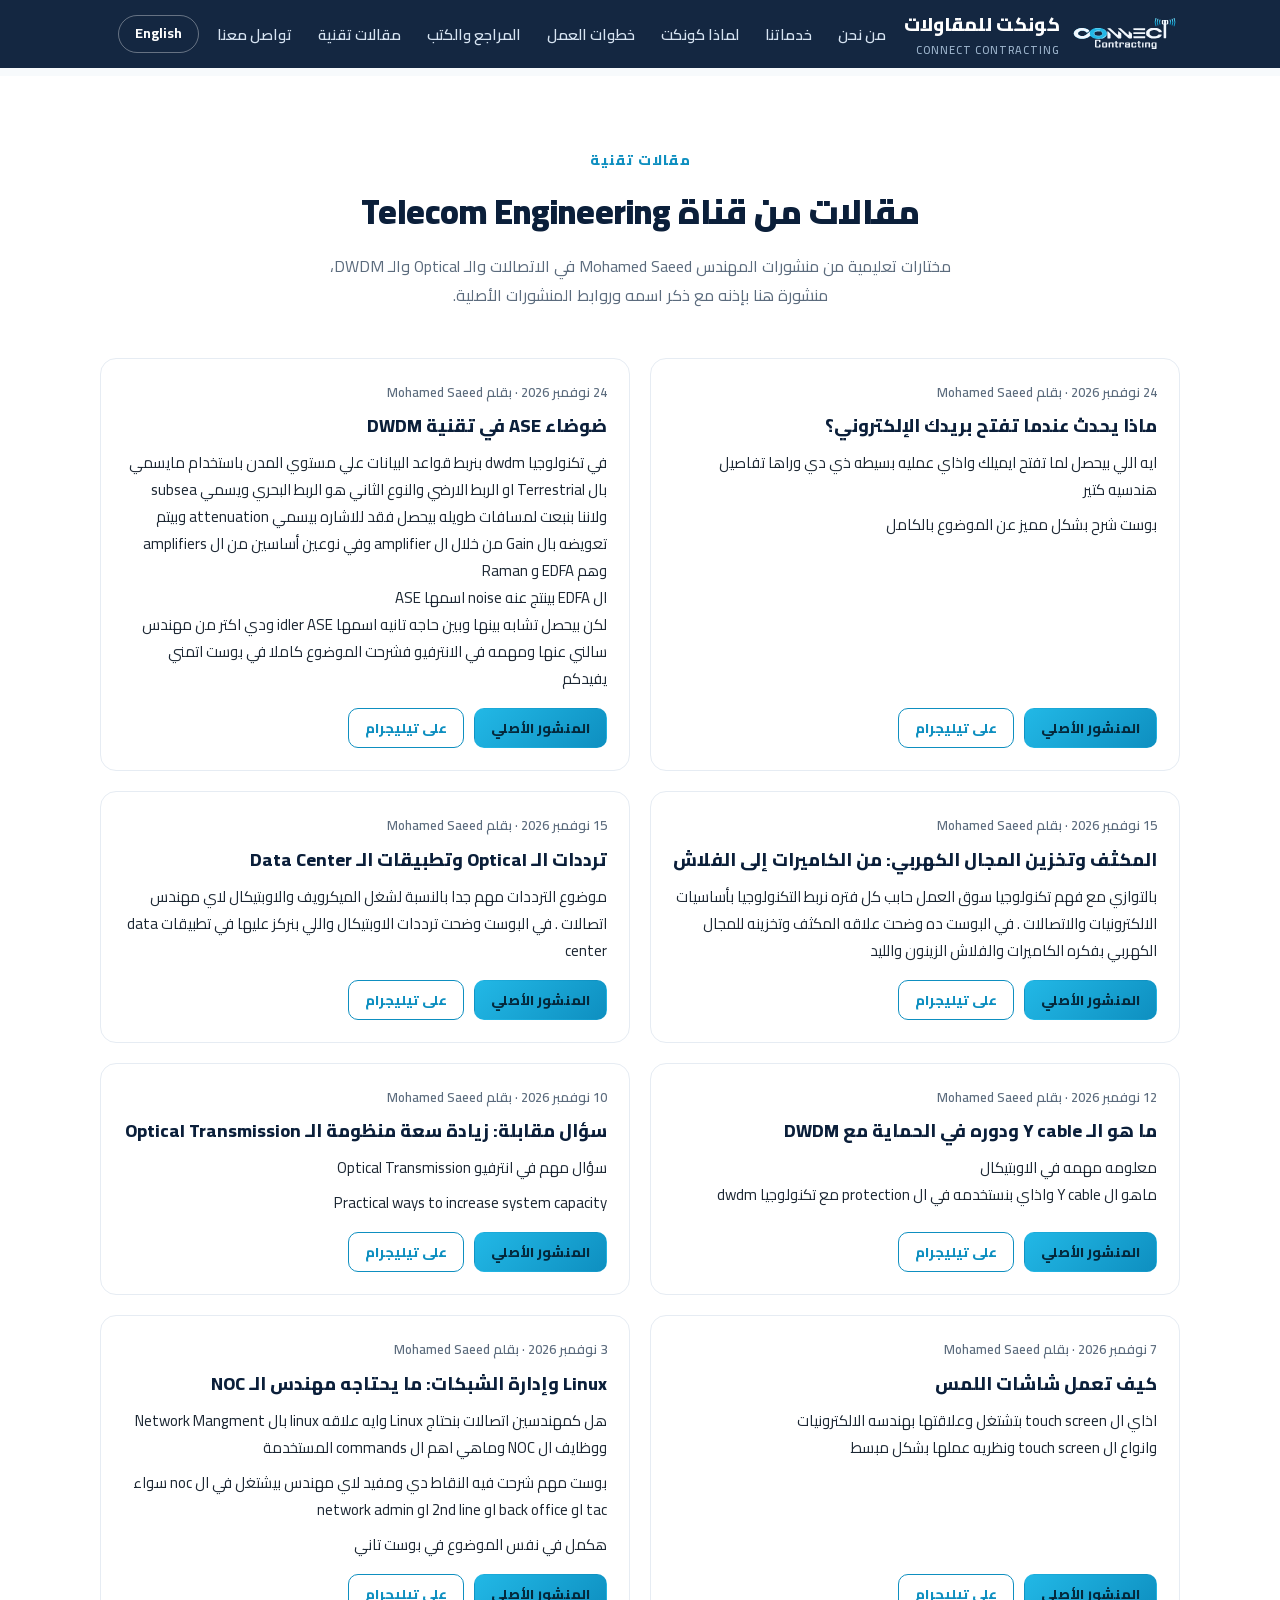
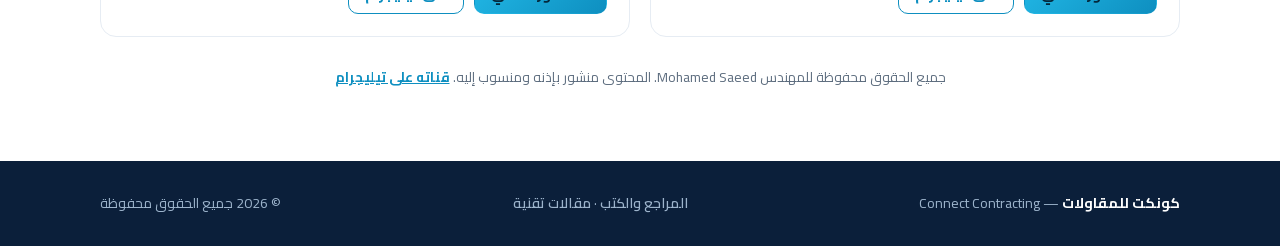
==== articles/index.html @ a4ace54c "Add articles page (credited posts from Telegram channel) Add Arabic language support and structure f" ====
<!doctype html>
<html lang="ar" dir="rtl">
<head>
<meta charset="UTF-8" />
<meta name="viewport" content="width=device-width, initial-scale=1.0" />
<title>مقالات تقنية | كونكت للمقاولات | Connect Contracting — مقاولات أعمال الاتصالات</title>
<meta name="description" content="كونكت للمقاولات (Connect Contracting): شركة مصرية متخصصة في تنفيذ أعمال الاتصالات — تركيب وتشغيل محطات الهاتف المحمول ووصلات المايكروويف وأعمال الـ Rollout لشبكات المحمول." />
<link rel="canonical" href="https://www.connect-cont.com/articles/">
<link rel="alternate" hreflang="ar" href="https://www.connect-cont.com/articles/">
<link rel="stylesheet" href="/cairo.css">
<style>
:root{
  --navy:#0b1f3a; --navy2:#122c52; --cyan:#22b8e6; --cyan2:#0e8fc0;
  --ink:#1c2733; --muted:#5b6b7d; --line:#e6ecf3; --bg:#f7fafc; --card:#ffffff;
}
*{margin:0;padding:0;box-sizing:border-box}
html{scroll-behavior:smooth}
body{font-family:'Cairo',Tahoma,sans-serif;color:var(--ink);background:var(--bg);line-height:1.8}
.container{max-width:1120px;margin:0 auto;padding:0 20px}
/* ===== Header ===== */
header{position:sticky;top:0;z-index:50;background:rgba(11,31,58,.96);backdrop-filter:blur(6px)}
.nav{display:flex;align-items:center;justify-content:space-between;height:68px}
.brand{display:flex;align-items:center;gap:10px;color:#fff;text-decoration:none}
.brand .logo-img{display:grid;place-items:center}
.brand .logo-img img{height:38px;width:auto;display:block}
.brand .logo-img img.logo-compact{display:none}
.brand b{font-size:19px;font-weight:800}
.brand small{display:block;font-size:11px;color:#9db4cc;font-weight:600;letter-spacing:1px}
.nav-links{display:flex;gap:26px;list-style:none}
.nav-links a{color:#d7e4f2;text-decoration:none;font-weight:600;font-size:15px}
.nav-links a:hover{color:var(--cyan)}
@media(max-width:760px){.nav-links{display:none}}
/* ===== Hero ===== */
.hero{background:linear-gradient(160deg,var(--navy) 0%,var(--navy2) 60%,#0d4a6e 100%);color:#fff;overflow:hidden;position:relative}
.hero::after{content:"";position:absolute;inset:0;background:
  radial-gradient(600px 300px at 85% 20%,rgba(34,184,230,.18),transparent 60%),
  radial-gradient(500px 260px at 10% 90%,rgba(34,184,230,.12),transparent 60%);pointer-events:none}
.hero-inner{position:relative;z-index:1;padding:90px 0 80px;display:grid;grid-template-columns:1.2fr .8fr;gap:40px;align-items:center}
@media(max-width:860px){.hero-inner{grid-template-columns:1fr;padding:60px 0}}
.hero .tag{display:inline-block;background:rgba(34,184,230,.15);border:1px solid rgba(34,184,230,.4);color:#9fe3fa;padding:6px 16px;border-radius:999px;font-size:14px;font-weight:700;margin-bottom:18px}
.hero h1{font-size:clamp(30px,4.6vw,48px);font-weight:900;line-height:1.35;margin-bottom:16px}
.hero h1 span{color:var(--cyan)}
.hero p.lead{font-size:18px;color:#c9d9ea;max-width:560px;margin-bottom:30px}
.hero-cta{display:flex;gap:14px;flex-wrap:wrap}
.btn{display:inline-block;padding:13px 30px;border-radius:12px;font-weight:800;font-size:16px;text-decoration:none;transition:.2s}
.btn-primary{background:linear-gradient(135deg,var(--cyan),var(--cyan2));color:#04283b}
.btn-primary:hover{transform:translateY(-2px)}
.btn-ghost{border:2px solid rgba(255,255,255,.35);color:#fff}
.btn-ghost:hover{border-color:var(--cyan);color:var(--cyan)}
.hero-card{background:rgba(255,255,255,.06);border:1px solid rgba(255,255,255,.12);border-radius:20px;padding:28px}
.hero-card h3{color:#9fe3fa;font-size:15px;margin-bottom:14px;font-weight:700}
.hero-card ul{list-style:none}
.hero-card li{padding:9px 0;border-bottom:1px dashed rgba(255,255,255,.14);color:#e6eff8;font-size:15px;display:flex;gap:10px;align-items:center}
.hero-card li:last-child{border:0}
.hero-card li::before{content:"";width:8px;height:8px;border-radius:50%;background:var(--cyan);flex:none}
/* ===== Sections ===== */
section{padding:72px 0}
.sec-head{text-align:center;max-width:640px;margin:0 auto 48px}
.sec-head .kicker{color:var(--cyan2);font-weight:800;font-size:14px;letter-spacing:1px;margin-bottom:8px}
.sec-head h2{font-size:clamp(24px,3.4vw,34px);font-weight:900;color:var(--navy)}
.sec-head p{color:var(--muted);margin-top:10px}
/* Coverage */
.cov-grid{display:flex;flex-wrap:wrap;gap:10px;justify-content:center;margin-top:24px}
.cov-grid span{background:#fff;border:1px solid var(--line);border-radius:999px;padding:8px 18px;font-weight:700;font-size:15px;color:var(--navy)}
.teams-note{text-align:center;margin-top:22px;color:var(--muted);font-size:15px}
.teams-note strong{color:var(--cyan2)}
/* About */
.about-grid{display:grid;grid-template-columns:1fr 1fr;gap:44px;align-items:center}
@media(max-width:860px){.about-grid{grid-template-columns:1fr}}
.about-grid h3{color:var(--navy);font-size:22px;margin-bottom:12px;font-weight:800}
.about-grid p{color:var(--muted);margin-bottom:14px}
.stats{display:grid;grid-template-columns:repeat(3,1fr);gap:14px;margin-top:22px}
.stat{background:var(--card);border:1px solid var(--line);border-radius:14px;padding:16px;text-align:center}
.stat b{display:block;color:var(--navy);font-size:17px;font-weight:800}
.stat span{font-size:13px;color:var(--muted)}
/* Services */
.services{background:#fff;border-top:1px solid var(--line);border-bottom:1px solid var(--line)}
.svc-grid{display:grid;grid-template-columns:repeat(3,1fr);gap:22px}
@media(max-width:960px){.svc-grid{grid-template-columns:repeat(2,1fr)}}
@media(max-width:620px){.svc-grid{grid-template-columns:1fr}}
.svc{background:var(--card);border:1px solid var(--line);border-radius:18px;padding:26px;transition:.2s}
.svc:hover{transform:translateY(-4px);box-shadow:0 14px 34px rgba(11,31,58,.08);border-color:#cfe7f2}
.svc .icon{width:52px;height:52px;border-radius:14px;background:linear-gradient(135deg,rgba(34,184,230,.16),rgba(34,184,230,.05));display:grid;place-items:center;font-size:24px;margin-bottom:14px}
.svc h3{color:var(--navy);font-size:18px;font-weight:800;margin-bottom:8px}
.svc p{color:var(--muted);font-size:14.5px}
/* Why us */
.why-grid{display:grid;grid-template-columns:repeat(2,1fr);gap:18px}
@media(max-width:700px){.why-grid{grid-template-columns:1fr}}
.why{display:flex;gap:16px;background:var(--card);border:1px solid var(--line);border-radius:16px;padding:22px}
.why .n{flex:none;width:44px;height:44px;border-radius:12px;background:var(--navy);color:var(--cyan);display:grid;place-items:center;font-weight:900;font-size:18px}
.why h3{color:var(--navy);font-size:16.5px;font-weight:800;margin-bottom:4px}
.why p{color:var(--muted);font-size:14px}
/* Process */
.process{background:linear-gradient(160deg,var(--navy),var(--navy2));color:#fff}
.process .sec-head h2{color:#fff}
.process .sec-head p{color:#b7cade}
.steps{display:grid;grid-template-columns:repeat(4,1fr);gap:18px;counter-reset:st}
@media(max-width:900px){.steps{grid-template-columns:repeat(2,1fr)}}
@media(max-width:560px){.steps{grid-template-columns:1fr}}
.step{background:rgba(255,255,255,.06);border:1px solid rgba(255,255,255,.12);border-radius:16px;padding:24px;position:relative}
.step::before{counter-increment:st;content:counter(st);position:absolute;top:-14px;inset-inline-start:20px;width:30px;height:30px;border-radius:50%;background:var(--cyan);color:#04283b;font-weight:900;display:grid;place-items:center}
.step h3{font-size:16px;font-weight:800;margin:8px 0 6px;color:#e8f3fb}
.step p{font-size:13.5px;color:#b7cade}
/* Contact */
.contact-grid{display:grid;grid-template-columns:1fr 1fr;gap:40px;align-items:start}
@media(max-width:860px){.contact-grid{grid-template-columns:1fr}}
.c-card{background:var(--card);border:1px solid var(--line);border-radius:18px;padding:28px}
.c-item{display:flex;gap:14px;align-items:center;padding:13px 0;border-bottom:1px dashed var(--line)}
.c-item:last-child{border:0}
.c-item .ic{width:44px;height:44px;border-radius:12px;background:rgba(34,184,230,.12);display:grid;place-items:center;font-size:20px;flex:none}
.c-item b{display:block;color:var(--navy);font-size:15px}
.c-item a,.c-item span.v{color:var(--muted);font-size:15px;text-decoration:none;direction:ltr;unicode-bidi:plaintext}
.c-item a:hover{color:var(--cyan2)}
form{display:grid;gap:14px}
input,textarea{width:100%;padding:13px 16px;border:1px solid var(--line);border-radius:12px;font-family:inherit;font-size:15px;background:#fbfdfe}
input:focus,textarea:focus{outline:2px solid rgba(34,184,230,.5);border-color:var(--cyan)}
textarea{min-height:120px;resize:vertical}
form button{border:0;cursor:pointer;font-family:inherit}
/* Footer */
footer{background:var(--navy);color:#9db4cc;padding:30px 0;font-size:14px}
footer .container{display:flex;justify-content:space-between;gap:14px;flex-wrap:wrap;align-items:center}
footer b{color:#fff}
.lang{color:#fff;border:1px solid rgba(255,255,255,.35);padding:5px 16px;border-radius:999px;font-size:14px;font-weight:700;text-decoration:none;margin-inline-start:18px;white-space:nowrap}.lang:hover{color:var(--cyan);border-color:var(--cyan)}
.nav-right{display:flex;align-items:center}
@media(max-width:860px){.hero-inner{padding:60px 20px}}
@media(max-width:760px){.brand small{display:none}.brand b{font-size:16px;white-space:nowrap}.brand .logo-img img{height:30px}.brand .logo-img img.logo-full{display:none}.brand .logo-img img.logo-compact{display:block}.lang{margin-inline-start:8px;padding:4px 12px;font-size:13px}}

/* Library */
.library{background:#fff;border-top:1px solid var(--line);border-bottom:1px solid var(--line)}
.lib-group{margin-top:34px}
.lib-group h3{color:var(--navy);font-size:19px;font-weight:800;margin-bottom:14px;padding-inline-start:12px;border-inline-start:4px solid var(--cyan)}
.lib-grid{display:grid;grid-template-columns:repeat(3,1fr);gap:18px}
@media(max-width:960px){.lib-grid{grid-template-columns:repeat(2,1fr)}}
@media(max-width:620px){.lib-grid{grid-template-columns:1fr}}
.book{background:var(--card);border:1px solid var(--line);border-radius:16px;padding:20px;display:flex;flex-direction:column;gap:6px;transition:.2s}
.book:hover{transform:translateY(-3px);box-shadow:0 12px 28px rgba(11,31,58,.08);border-color:#cfe7f2}
.book .lang-tag{align-self:flex-start;font-size:12px;font-weight:800;color:var(--cyan2);background:rgba(34,184,230,.12);border-radius:999px;padding:2px 12px}
.book h4{color:var(--navy);font-size:16.5px;font-weight:800;line-height:1.5;direction:ltr;unicode-bidi:plaintext;text-align:start}
.book .by{color:var(--muted);font-size:13.5px;font-weight:600}
.book p{color:var(--muted);font-size:14px;flex:1}
.book .acts{display:flex;gap:10px;flex-wrap:wrap;margin-top:8px}
.book .acts a{font-weight:800;font-size:13.5px;text-decoration:none;padding:7px 16px;border-radius:10px;border:1.5px solid var(--cyan2);color:var(--cyan2)}
.book .acts a.dl{background:linear-gradient(135deg,var(--cyan),var(--cyan2));border-color:transparent;color:#04283b}
.book .acts a:hover{transform:translateY(-1px)}
.book .nodl{color:var(--muted);font-size:12.5px;margin-top:2px}
.lib-note{text-align:center;color:var(--muted);font-size:13.5px;margin-top:28px}
.post-grid{display:grid;grid-template-columns:repeat(2,1fr);gap:20px}
@media(max-width:760px){.post-grid{grid-template-columns:1fr}}
.post{background:var(--card);border:1px solid var(--line);border-radius:16px;padding:22px;display:flex;flex-direction:column;gap:8px}
.post .meta{color:var(--muted);font-size:13px;font-weight:600}
.post h4{color:var(--navy);font-size:18px;font-weight:800;line-height:1.6}
.post p{color:var(--ink);font-size:15px}
.post .acts{display:flex;gap:10px;flex-wrap:wrap;margin-top:auto;padding-top:8px}
.post .acts a{font-weight:800;font-size:13.5px;text-decoration:none;padding:7px 16px;border-radius:10px;border:1.5px solid var(--cyan2);color:var(--cyan2)}
.post .acts a.dl{background:linear-gradient(135deg,var(--cyan),var(--cyan2));border-color:transparent;color:#04283b}
.lib-note a{color:var(--cyan2);font-weight:700}
/* Mobile menu */
.menu-btn{display:none;background:none;border:1px solid rgba(255,255,255,.35);color:#fff;width:38px;height:34px;border-radius:10px;margin-inline-start:8px;cursor:pointer;font-size:20px;line-height:1;padding:0;font-family:inherit}
footer a{color:#9db4cc;text-decoration:none;font-weight:600}footer a:hover{color:var(--cyan)}
@media(max-width:760px){.menu-btn{display:block}.nav-links{display:none;position:absolute;top:68px;inset-inline:0;flex-direction:column;gap:0;background:#0b1f3a;border-top:1px solid rgba(255,255,255,.1);padding:6px 20px 12px;box-shadow:0 12px 24px rgba(0,0,0,.25)}.nav-links.open{display:flex}.nav-links li a{display:block;padding:12px 0;border-bottom:1px solid rgba(255,255,255,.08);font-size:16px}.nav-links li:last-child a{border:0}}
@media(max-width:760px){.brand{gap:6px}.brand b{font-size:14px}.lang{margin-inline-start:6px;padding:4px 10px;font-size:12.5px}.menu-btn{width:34px;margin-inline-start:6px}}
</style>
<link rel="icon" type="image/png" sizes="32x32" href="/favicon-32.png">
<link rel="apple-touch-icon" href="/logo-icon-180.png">
</head>
<body>

<header>
  <div class="container nav">
    <a class="brand" href="/">
      <span class="logo-img"><img class="logo-full" src="/logo-header.svg" alt="Connect Contracting"><img class="logo-compact" src="/logo-header-compact.svg" alt=""></span>
      <span><b>كونكت للمقاولات</b><small>CONNECT CONTRACTING</small></span>
    </a>
    <ul class="nav-links">
      <li><a href="/#about">من نحن</a></li>
      <li><a href="/#services">خدماتنا</a></li>
      <li><a href="/#why">لماذا كونكت</a></li>
      <li><a href="/#process">خطوات العمل</a></li>
      <li><a href="/library/">المراجع والكتب</a></li>
      <li><a href="/articles/">مقالات تقنية</a></li>
      <li><a href="/#contact">تواصل معنا</a></li>
    </ul>
    <a class="lang" href="/en/" hreflang="en" lang="en" dir="ltr">English</a>
    <button class="menu-btn" type="button" aria-label="القائمة" aria-expanded="false">&#9776;</button>
  </div>
</header>

<div style="height:8px"></div>
<section class="library" id="articles" style="border:0">
  <div class="container">
    <div class="sec-head"><div class="kicker">مقالات تقنية</div><h2>مقالات من قناة Telecom Engineering</h2><p>مختارات تعليمية من منشورات المهندس Mohamed Saeed في الاتصالات والـ Optical والـ DWDM، منشورة هنا بإذنه مع ذكر اسمه وروابط المنشورات الأصلية.</p></div>
    <div class="post-grid">
      <article class="post"><div class="meta">24 نوفمبر 2026 · بقلم Mohamed Saeed</div><h4>ماذا يحدث عندما تفتح بريدك الإلكتروني؟</h4><p>ايه اللي بيحصل لما تفتح ايميلك واذاي عمليه بسيطه ذي دي وراها تفاصيل هندسيه كتير</p><p>بوست شرح بشكل مميز عن الموضوع بالكامل</p><div class="acts"><a class="dl" href="https://www.facebook.com/share/18kg8JtokS/?mibextid=wwXIfr" target="_blank" rel="noopener">المنشور الأصلي</a><a href="https://t.me/mohamedsaeed4Telecom/2846" target="_blank" rel="noopener">على تيليجرام</a></div></article>
      <article class="post"><div class="meta">24 نوفمبر 2026 · بقلم Mohamed Saeed</div><h4>ضوضاء ASE في تقنية DWDM</h4><p>في تكنولوجيا dwdm بنربط قواعد البيانات علي مستوي المدن باستخدام مايسمي بال Terrestrial او الربط الارضي والنوع الثاني هو الربط البحري ويسمي subsea ولاننا بنبعت لمسافات طويله بيحصل فقد للاشاره بيسمي attenuation وبيتم تعويضه بال Gain من خلال ال amplifier وفي نوعين أساسين من ال amplifiers وهم EDFA و Raman<br>ال EDFA بينتج عنه noise اسمها ASE<br>لكن بيحصل تشابه بينها وبين حاجه تانيه اسمها idler ASE ودي اكتر من مهندس سالني عنها ومهمه في الانترفيو فشرحت الموضوع كاملا في بوست اتمني يفيدكم</p><div class="acts"><a class="dl" href="https://lnkd.in/p/eRJEMJYA" target="_blank" rel="noopener">المنشور الأصلي</a><a href="https://t.me/mohamedsaeed4Telecom/2845" target="_blank" rel="noopener">على تيليجرام</a></div></article>
      <article class="post"><div class="meta">15 نوفمبر 2026 · بقلم Mohamed Saeed</div><h4>المكثف وتخزين المجال الكهربي: من الكاميرات إلى الفلاش</h4><p>بالتوازي مع فهم تكنولوجيا سوق العمل حابب كل فتره نربط التكنولوجيا بأساسيات الالكترونيات والاتصالات . في البوست ده وضحت علاقه المكثف وتخزينه للمجال الكهربي بفكره الكاميرات والفلاش الزينون والليد</p><div class="acts"><a class="dl" href="https://www.facebook.com/share/p/18wrjGfhvG/?mibextid=wwXIfr" target="_blank" rel="noopener">المنشور الأصلي</a><a href="https://t.me/mohamedsaeed4Telecom/2837" target="_blank" rel="noopener">على تيليجرام</a></div></article>
      <article class="post"><div class="meta">15 نوفمبر 2026 · بقلم Mohamed Saeed</div><h4>ترددات الـ Optical وتطبيقات الـ Data Center</h4><p>موضوع الترددات مهم جدا بالنسبة لشغل الميكرويف والاوبتيكال لاي مهندس اتصالات . في البوست وضحت ترددات الاوبتيكال واللي بنركز عليها في تطبيقات data center</p><div class="acts"><a class="dl" href="https://lnkd.in/p/eCC-522f" target="_blank" rel="noopener">المنشور الأصلي</a><a href="https://t.me/mohamedsaeed4Telecom/2836" target="_blank" rel="noopener">على تيليجرام</a></div></article>
      <article class="post"><div class="meta">12 نوفمبر 2026 · بقلم Mohamed Saeed</div><h4>ما هو الـ Y cable ودوره في الحماية مع DWDM</h4><p>معلومه مهمه في الاوبتيكال <br>ماهو ال Y cable واذاي بنستخدمه في ال protection مع تكنولوجيا dwdm</p><div class="acts"><a class="dl" href="https://lnkd.in/p/eCacSkYk" target="_blank" rel="noopener">المنشور الأصلي</a><a href="https://t.me/mohamedsaeed4Telecom/2835" target="_blank" rel="noopener">على تيليجرام</a></div></article>
      <article class="post"><div class="meta">10 نوفمبر 2026 · بقلم Mohamed Saeed</div><h4>سؤال مقابلة: زيادة سعة منظومة الـ Optical Transmission</h4><p>سؤال مهم في انترفيو Optical Transmission</p><p>Practical ways to increase system capacity</p><div class="acts"><a class="dl" href="https://lnkd.in/p/eUu5ke6Q" target="_blank" rel="noopener">المنشور الأصلي</a><a href="https://t.me/mohamedsaeed4Telecom/2834" target="_blank" rel="noopener">على تيليجرام</a></div></article>
      <article class="post"><div class="meta">7 نوفمبر 2026 · بقلم Mohamed Saeed</div><h4>كيف تعمل شاشات اللمس</h4><p>اذاي ال touch screen بتشتغل وعلاقتها بهندسه الالكترونيات <br>وانواع ال touch screen ونظريه عملها بشكل مبسط</p><div class="acts"><a class="dl" href="https://www.facebook.com/share/18YKasrHAh/?mibextid=wwXIfr" target="_blank" rel="noopener">المنشور الأصلي</a><a href="https://t.me/mohamedsaeed4Telecom/2832" target="_blank" rel="noopener">على تيليجرام</a></div></article>
      <article class="post"><div class="meta">3 نوفمبر 2026 · بقلم Mohamed Saeed</div><h4>Linux وإدارة الشبكات: ما يحتاجه مهندس الـ NOC</h4><p>هل كمهندسين اتصالات بنحتاج Linux وايه علاقه linux بال Network Mangment ووظايف ال NOC وماهي اهم ال commands المستخدمة</p><p>بوست مهم شرحت فيه النقاط دي ومفيد لاي مهندس بيشتغل في ال noc سواء tac او back office او 2nd line او network admin</p><p>هكمل في نفس الموضوع في بوست تاني</p><div class="acts"><a class="dl" href="https://lnkd.in/p/egsinM3A" target="_blank" rel="noopener">المنشور الأصلي</a><a href="https://t.me/mohamedsaeed4Telecom/2829" target="_blank" rel="noopener">على تيليجرام</a></div></article>
    </div>
    <p class="lib-note">جميع الحقوق محفوظة للمهندس Mohamed Saeed. المحتوى منشور بإذنه ومنسوب إليه. <a href="https://t.me/mohamedsaeed4Telecom" target="_blank" rel="noopener">قناته على تيليجرام</a></p>
  </div>
</section>

<footer>
  <div class="container">
    <div><b>كونكت للمقاولات</b> — Connect Contracting</div>
    <div><a href="/library/">المراجع والكتب</a> · <a href="/articles/">مقالات تقنية</a></div>
    <div>© 2026 جميع الحقوق محفوظة</div>
  </div>
</footer>

<script>(function(){var b=document.querySelector('.menu-btn'),l=document.querySelector('.nav-links');if(!b||!l)return;b.addEventListener('click',function(){var o=l.classList.toggle('open');b.setAttribute('aria-expanded',o)});l.addEventListener('click',function(e){if(e.target.tagName==='A')l.classList.remove('open')})})();</script>
</body>
</html>
---- cairo.css ----
@font-face{font-family:'Cairo';font-style:normal;font-weight:400 900;font-display:swap;src:url('fonts/cairo-latin.woff2') format('woff2');unicode-range:U+0000-00FF, U+0131, U+0152-0153, U+02BB-02BC, U+02C6, U+02DA, U+02DC, U+0304, U+0308, U+0329, U+2000-206F, U+20AC, U+2122, U+2191, U+2193, U+2212, U+2215, U+FEFF, U+FFFD;}
@font-face{font-family:'Cairo';font-style:normal;font-weight:400 900;font-display:swap;src:url('fonts/cairo-arabic.woff2') format('woff2');unicode-range:U+0600-06FF, U+0750-077F, U+0870-0891, U+0897-08E1, U+08E3-08FF, U+200C-200E, U+2010-2011, U+204F, U+2E41, U+FB50-FDFF, U+FE70-FE74, U+FE76-FEFC, U+102E0-102FB, U+10E60-10E7E, U+10EC2-10EC7, U+10EC9-10EEE, U+10EF0-10EFF, U+1EE00-1EE03, U+1EE05-1EE1F, U+1EE21-1EE22, U+1EE24, U+1EE27, U+1EE29-1EE32, U+1EE34-1EE37, U+1EE39, U+1EE3B, U+1EE42, U+1EE47, U+1EE49, U+1EE4B, U+1EE4D-1EE4F, U+1EE51-1EE52, U+1EE54, U+1EE57, U+1EE59, U+1EE5B, U+1EE5D, U+1EE5F, U+1EE61-1EE62, U+1EE64, U+1EE67-1EE6A, U+1EE6C-1EE72, U+1EE74-1EE77, U+1EE79-1EE7C, U+1EE7E, U+1EE80-1EE89, U+1EE8B-1EE9B, U+1EEA1-1EEA3, U+1EEA5-1EEA9, U+1EEAB-1EEBB, U+1EEF0-1EEF1;}
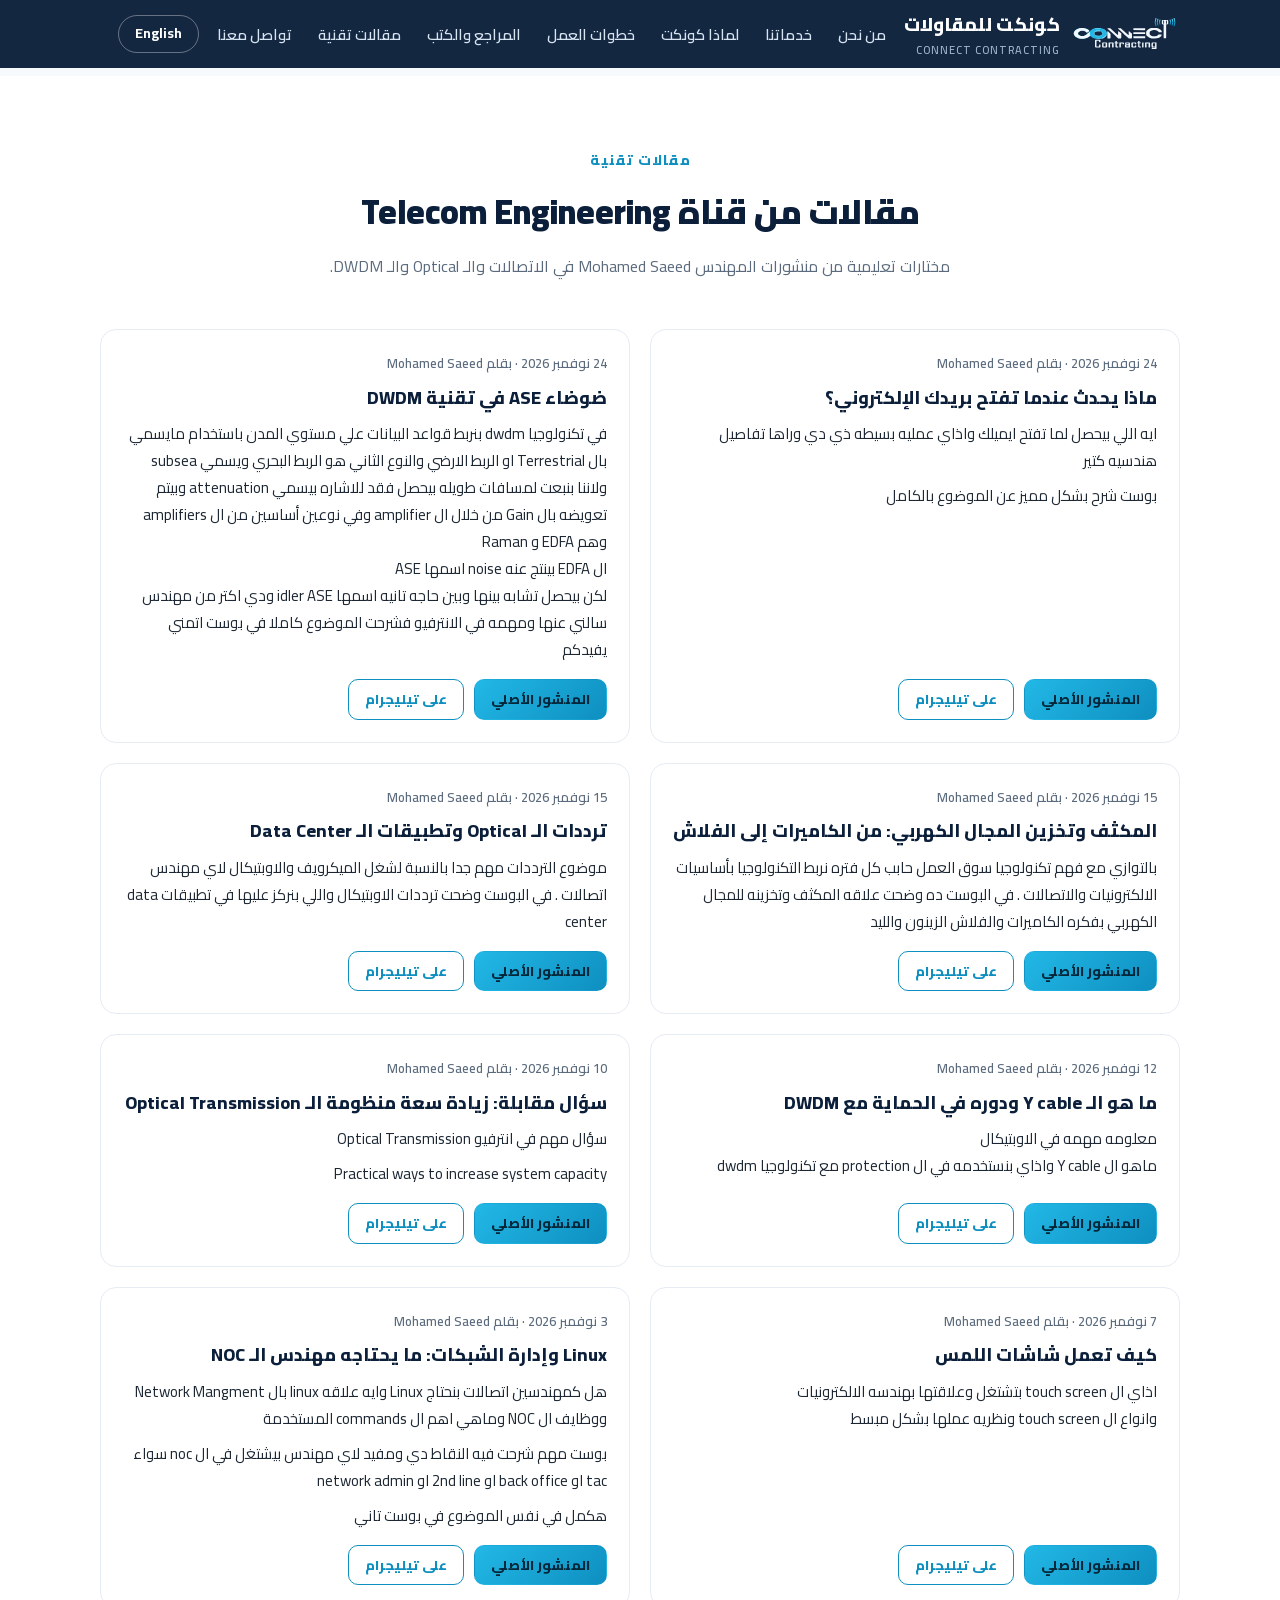
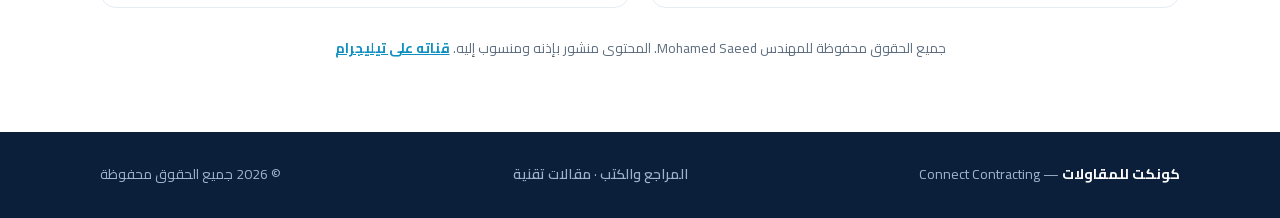
==== commit 58c335b6: "Create articles/index.html with initial content Add initial HTML structure for articles page with st" ====
--- a/articles/index.html
+++ b/articles/index.html
@@ -188,7 +188,7 @@
 <div style="height:8px"></div>
 <section class="library" id="articles" style="border:0">
   <div class="container">
-    <div class="sec-head"><div class="kicker">مقالات تقنية</div><h2>مقالات من قناة Telecom Engineering</h2><p>مختارات تعليمية من منشورات المهندس Mohamed Saeed في الاتصالات والـ Optical والـ DWDM، منشورة هنا بإذنه مع ذكر اسمه وروابط المنشورات الأصلية.</p></div>
+    <div class="sec-head"><div class="kicker">مقالات تقنية</div><h2>مقالات من قناة Telecom Engineering</h2><p>مختارات تعليمية من منشورات المهندس Mohamed Saeed في الاتصالات والـ Optical والـ DWDM.</p></div>
     <div class="post-grid">
       <article class="post"><div class="meta">24 نوفمبر 2026 · بقلم Mohamed Saeed</div><h4>ماذا يحدث عندما تفتح بريدك الإلكتروني؟</h4><p>ايه اللي بيحصل لما تفتح ايميلك واذاي عمليه بسيطه ذي دي وراها تفاصيل هندسيه كتير</p><p>بوست شرح بشكل مميز عن الموضوع بالكامل</p><div class="acts"><a class="dl" href="https://www.facebook.com/share/18kg8JtokS/?mibextid=wwXIfr" target="_blank" rel="noopener">المنشور الأصلي</a><a href="https://t.me/mohamedsaeed4Telecom/2846" target="_blank" rel="noopener">على تيليجرام</a></div></article>
       <article class="post"><div class="meta">24 نوفمبر 2026 · بقلم Mohamed Saeed</div><h4>ضوضاء ASE في تقنية DWDM</h4><p>في تكنولوجيا dwdm بنربط قواعد البيانات علي مستوي المدن باستخدام مايسمي بال Terrestrial او الربط الارضي والنوع الثاني هو الربط البحري ويسمي subsea ولاننا بنبعت لمسافات طويله بيحصل فقد للاشاره بيسمي attenuation وبيتم تعويضه بال Gain من خلال ال amplifier وفي نوعين أساسين من ال amplifiers وهم EDFA و Raman<br>ال EDFA بينتج عنه noise اسمها ASE<br>لكن بيحصل تشابه بينها وبين حاجه تانيه اسمها idler ASE ودي اكتر من مهندس سالني عنها ومهمه في الانترفيو فشرحت الموضوع كاملا في بوست اتمني يفيدكم</p><div class="acts"><a class="dl" href="https://lnkd.in/p/eRJEMJYA" target="_blank" rel="noopener">المنشور الأصلي</a><a href="https://t.me/mohamedsaeed4Telecom/2845" target="_blank" rel="noopener">على تيليجرام</a></div></article>
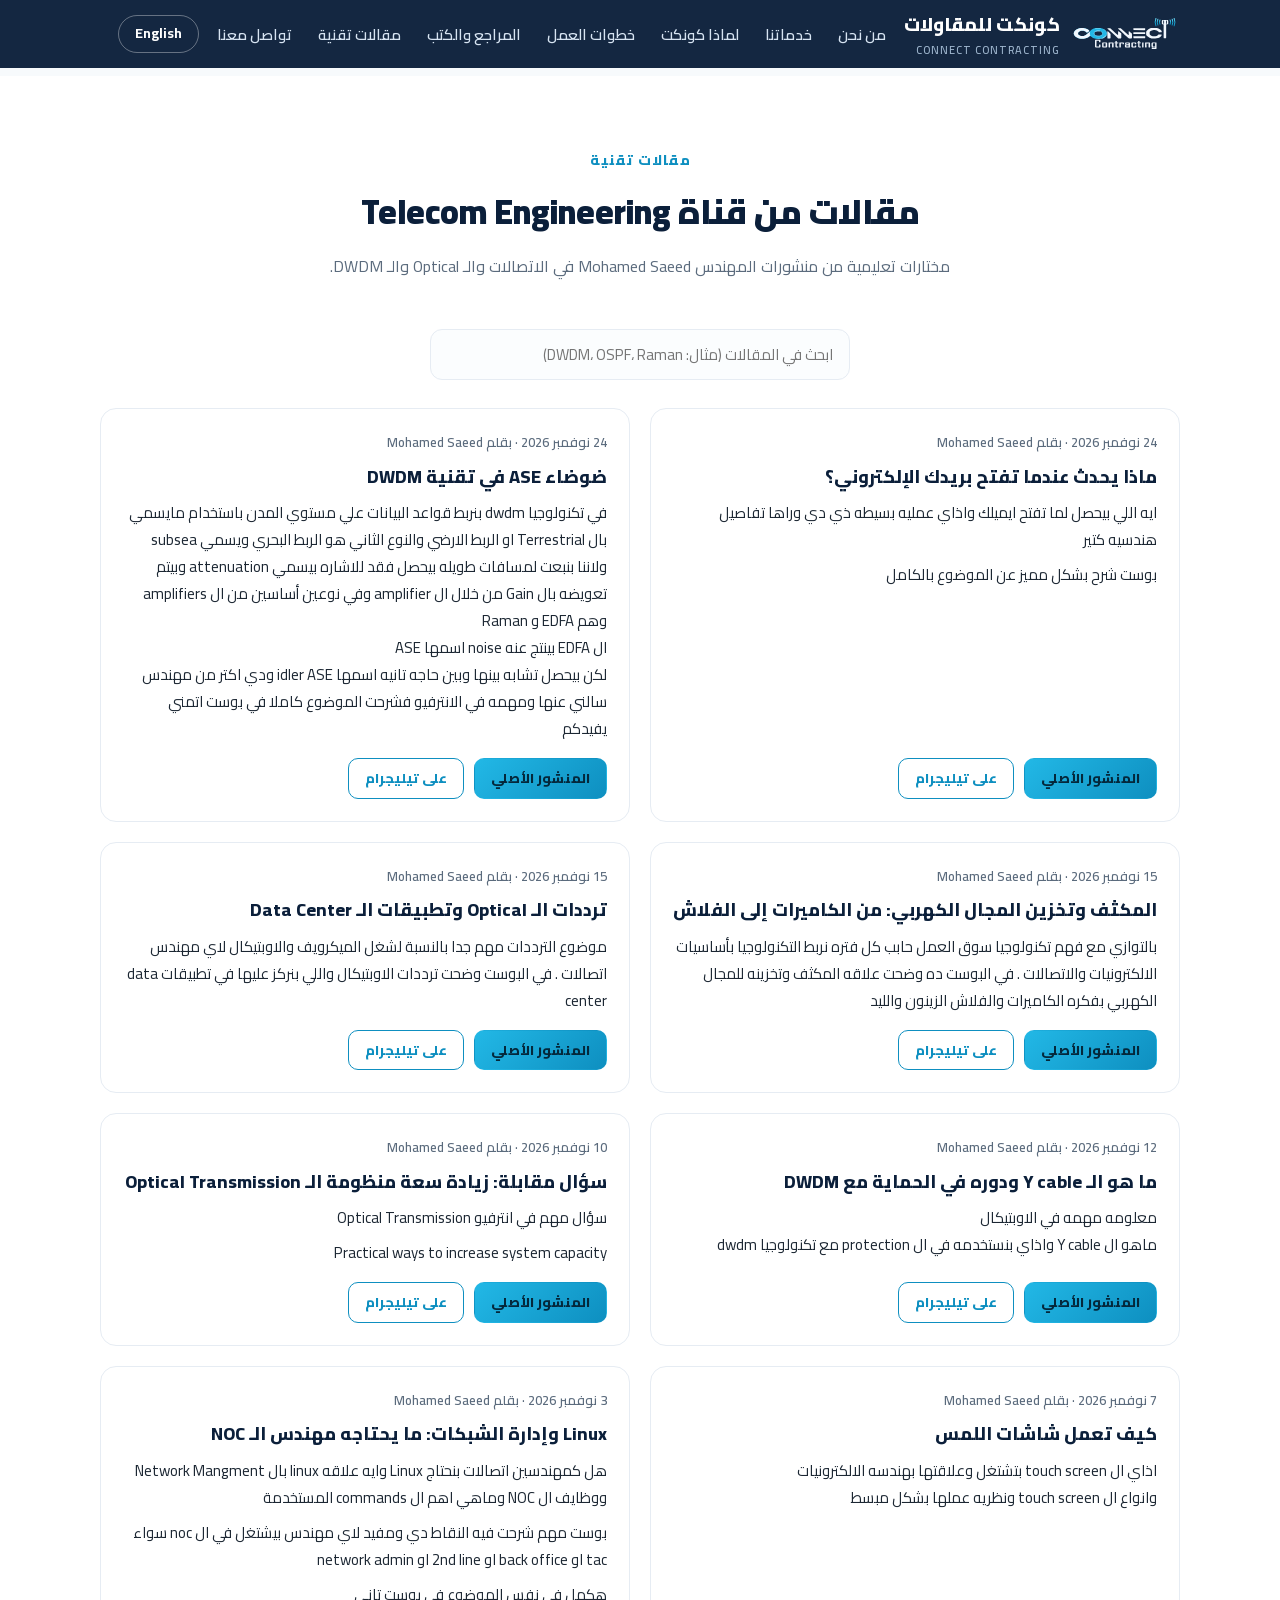
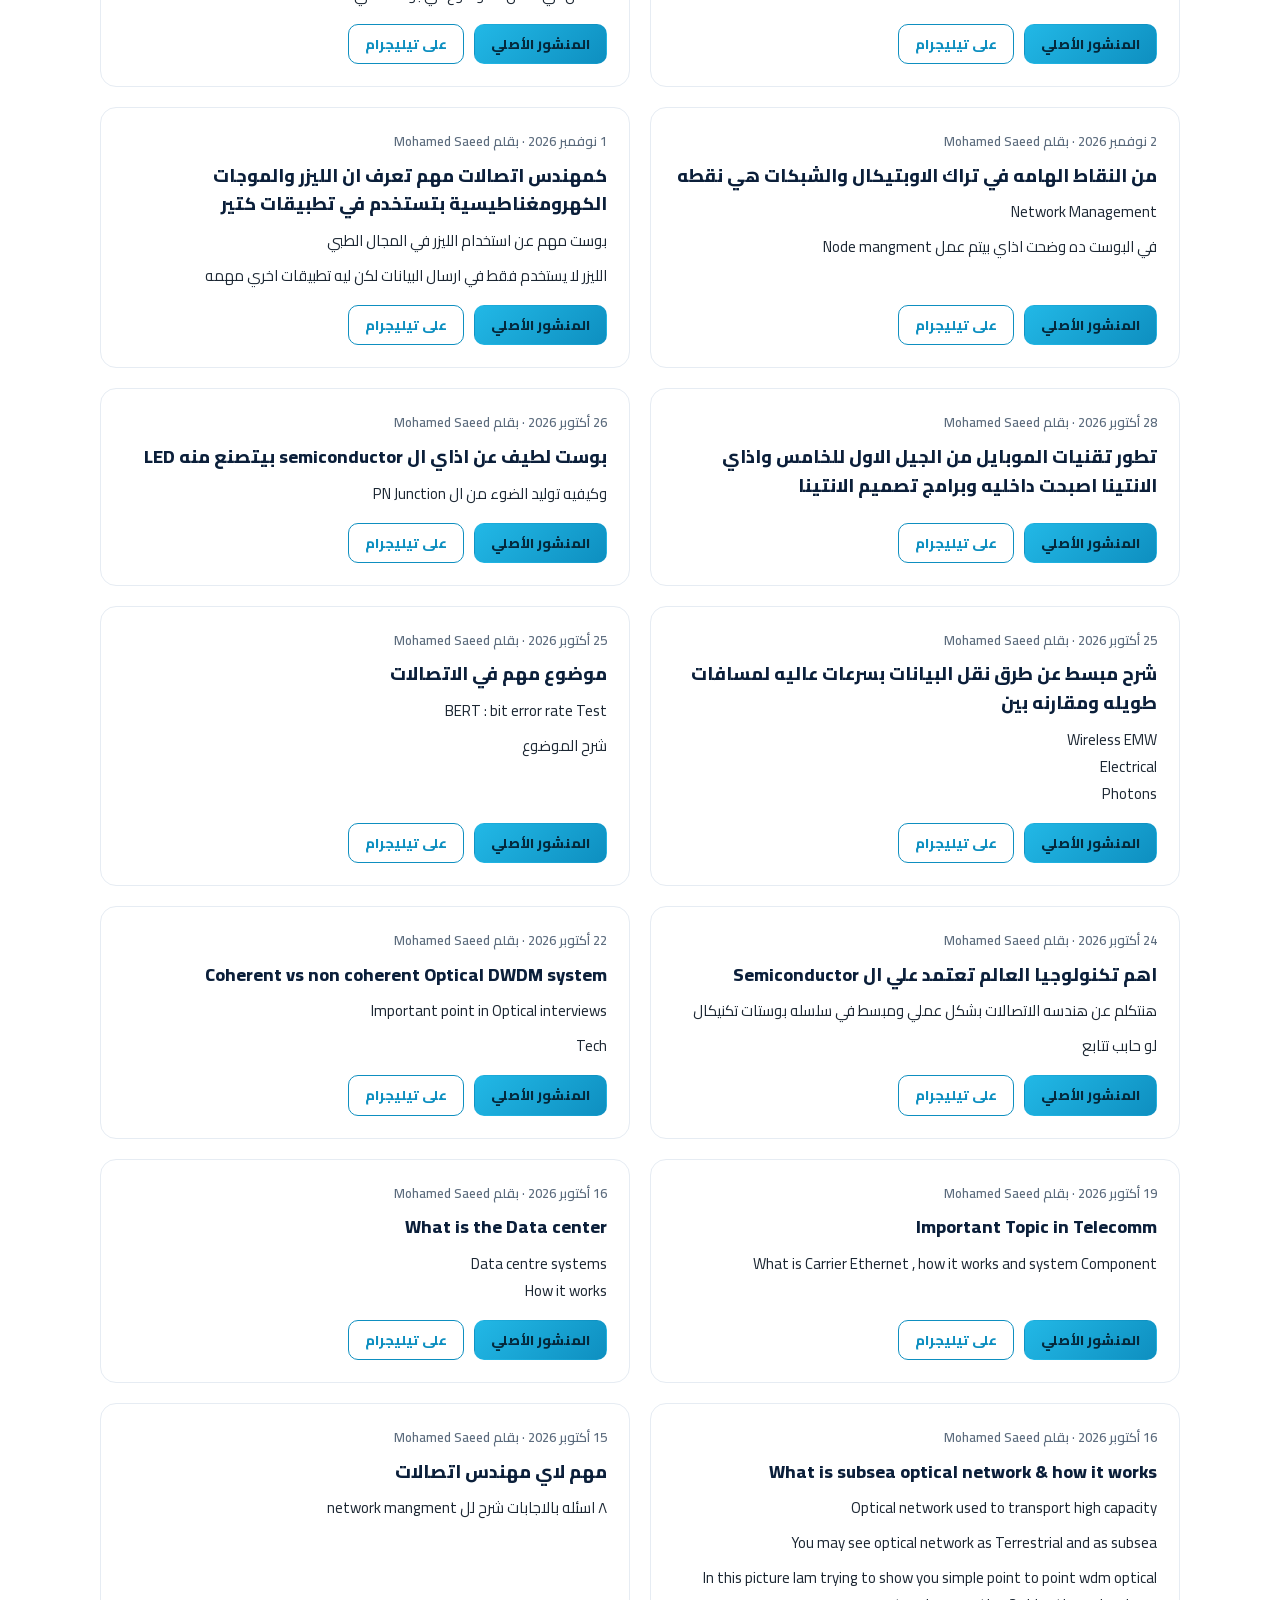
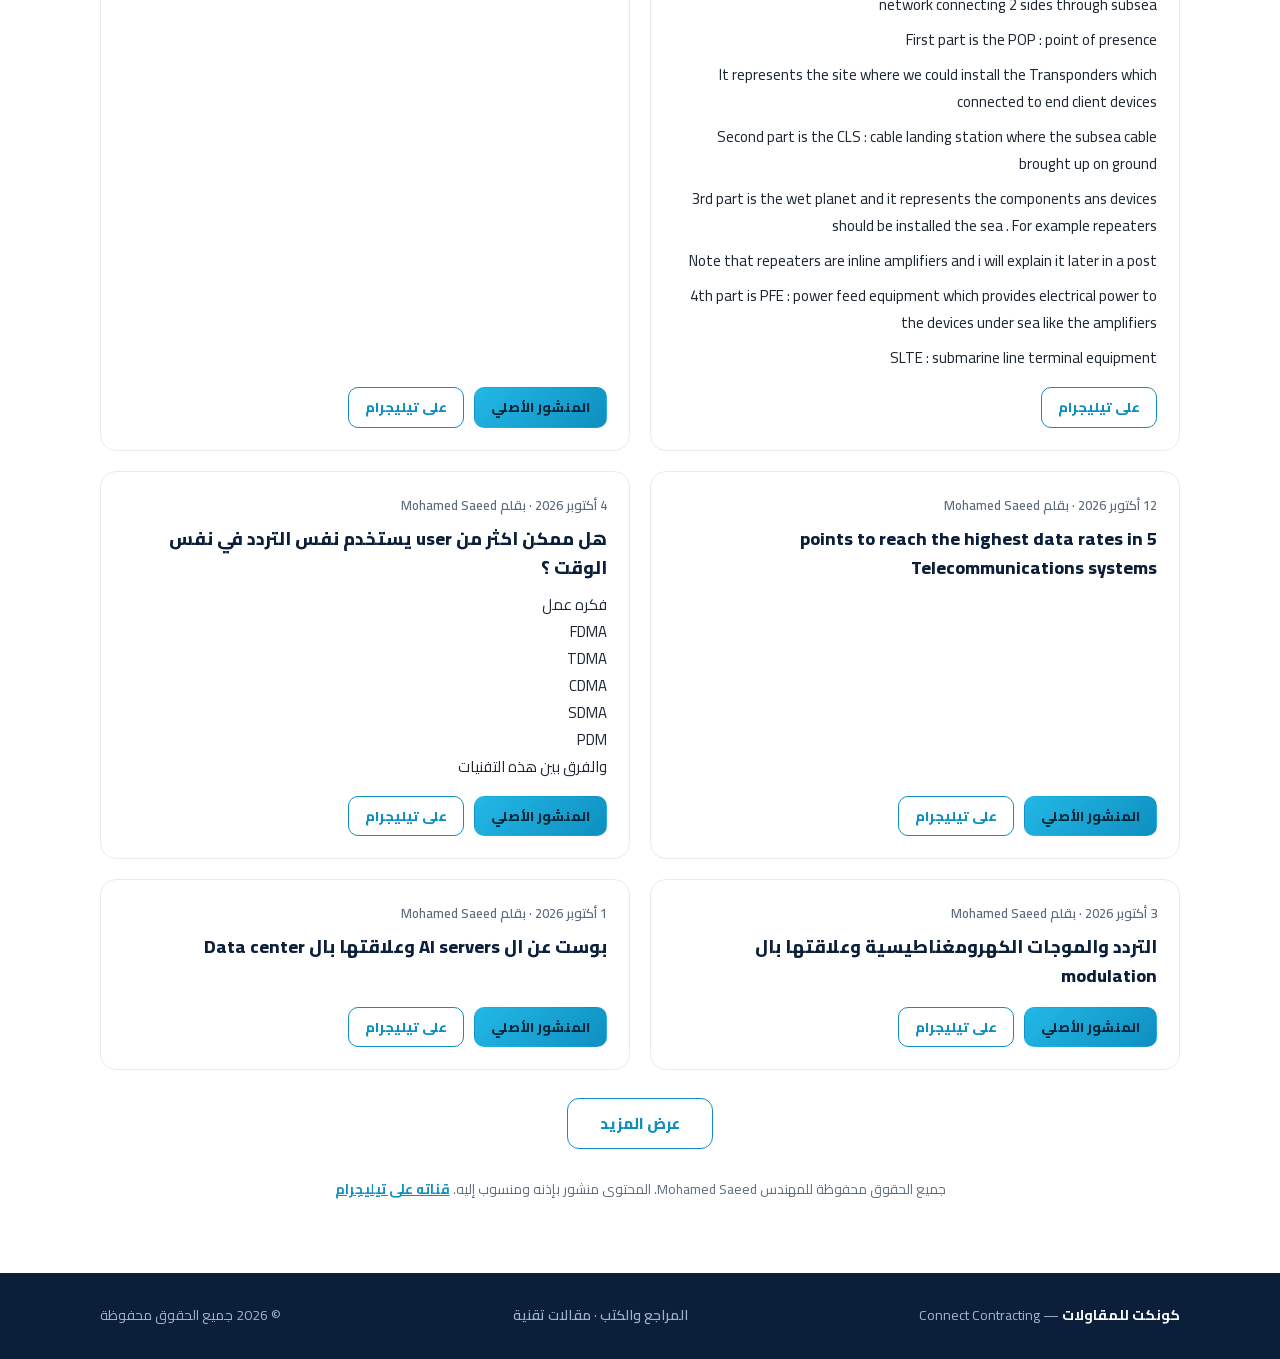
==== commit 2fbd2196: "Enhance article section with search functionality Added a search input for articles and improved lay" ====
--- a/articles/index.html
+++ b/articles/index.html
@@ -159,6 +159,11 @@
 footer a{color:#9db4cc;text-decoration:none;font-weight:600}footer a:hover{color:var(--cyan)}
 @media(max-width:760px){.menu-btn{display:block}.nav-links{display:none;position:absolute;top:68px;inset-inline:0;flex-direction:column;gap:0;background:#0b1f3a;border-top:1px solid rgba(255,255,255,.1);padding:6px 20px 12px;box-shadow:0 12px 24px rgba(0,0,0,.25)}.nav-links.open{display:flex}.nav-links li a{display:block;padding:12px 0;border-bottom:1px solid rgba(255,255,255,.08);font-size:16px}.nav-links li:last-child a{border:0}}
 @media(max-width:760px){.brand{gap:6px}.brand b{font-size:14px}.lang{margin-inline-start:6px;padding:4px 10px;font-size:12.5px}.menu-btn{width:34px;margin-inline-start:6px}}
+.post-search{display:block;width:100%;max-width:420px;margin:0 auto 28px;padding:11px 16px;border:1.5px solid var(--line);border-radius:12px;font:inherit;font-size:15px}
+.post.more{display:none}.post.show,.post-grid.searching .post.hit{display:flex}
+.post-grid.searching .post:not(.hit){display:none}
+.more-wrap{text-align:center;margin-top:28px}.more-wrap button{font:inherit;font-weight:800;font-size:15px;padding:11px 32px;border-radius:12px;border:1.5px solid var(--cyan2);background:#fff;color:var(--cyan2);cursor:pointer}
+.post .body p+p{margin-top:8px}.no-hit{text-align:center;color:var(--muted);margin-top:20px;display:none}
 </style>
 <link rel="icon" type="image/png" sizes="32x32" href="/favicon-32.png">
 <link rel="apple-touch-icon" href="/logo-icon-180.png">
@@ -189,6 +194,7 @@
 <section class="library" id="articles" style="border:0">
   <div class="container">
     <div class="sec-head"><div class="kicker">مقالات تقنية</div><h2>مقالات من قناة Telecom Engineering</h2><p>مختارات تعليمية من منشورات المهندس Mohamed Saeed في الاتصالات والـ Optical والـ DWDM.</p></div>
+    <input class="post-search" id="post-search" type="search" placeholder="ابحث في المقالات (مثال: DWDM، OSPF، Raman)" aria-label="ابحث في المقالات">
     <div class="post-grid">
       <article class="post"><div class="meta">24 نوفمبر 2026 · بقلم Mohamed Saeed</div><h4>ماذا يحدث عندما تفتح بريدك الإلكتروني؟</h4><p>ايه اللي بيحصل لما تفتح ايميلك واذاي عمليه بسيطه ذي دي وراها تفاصيل هندسيه كتير</p><p>بوست شرح بشكل مميز عن الموضوع بالكامل</p><div class="acts"><a class="dl" href="https://www.facebook.com/share/18kg8JtokS/?mibextid=wwXIfr" target="_blank" rel="noopener">المنشور الأصلي</a><a href="https://t.me/mohamedsaeed4Telecom/2846" target="_blank" rel="noopener">على تيليجرام</a></div></article>
       <article class="post"><div class="meta">24 نوفمبر 2026 · بقلم Mohamed Saeed</div><h4>ضوضاء ASE في تقنية DWDM</h4><p>في تكنولوجيا dwdm بنربط قواعد البيانات علي مستوي المدن باستخدام مايسمي بال Terrestrial او الربط الارضي والنوع الثاني هو الربط البحري ويسمي subsea ولاننا بنبعت لمسافات طويله بيحصل فقد للاشاره بيسمي attenuation وبيتم تعويضه بال Gain من خلال ال amplifier وفي نوعين أساسين من ال amplifiers وهم EDFA و Raman<br>ال EDFA بينتج عنه noise اسمها ASE<br>لكن بيحصل تشابه بينها وبين حاجه تانيه اسمها idler ASE ودي اكتر من مهندس سالني عنها ومهمه في الانترفيو فشرحت الموضوع كاملا في بوست اتمني يفيدكم</p><div class="acts"><a class="dl" href="https://lnkd.in/p/eRJEMJYA" target="_blank" rel="noopener">المنشور الأصلي</a><a href="https://t.me/mohamedsaeed4Telecom/2845" target="_blank" rel="noopener">على تيليجرام</a></div></article>
@@ -199,6 +205,8 @@
       <article class="post"><div class="meta">7 نوفمبر 2026 · بقلم Mohamed Saeed</div><h4>كيف تعمل شاشات اللمس</h4><p>اذاي ال touch screen بتشتغل وعلاقتها بهندسه الالكترونيات <br>وانواع ال touch screen ونظريه عملها بشكل مبسط</p><div class="acts"><a class="dl" href="https://www.facebook.com/share/18YKasrHAh/?mibextid=wwXIfr" target="_blank" rel="noopener">المنشور الأصلي</a><a href="https://t.me/mohamedsaeed4Telecom/2832" target="_blank" rel="noopener">على تيليجرام</a></div></article>
       <article class="post"><div class="meta">3 نوفمبر 2026 · بقلم Mohamed Saeed</div><h4>Linux وإدارة الشبكات: ما يحتاجه مهندس الـ NOC</h4><p>هل كمهندسين اتصالات بنحتاج Linux وايه علاقه linux بال Network Mangment ووظايف ال NOC وماهي اهم ال commands المستخدمة</p><p>بوست مهم شرحت فيه النقاط دي ومفيد لاي مهندس بيشتغل في ال noc سواء tac او back office او 2nd line او network admin</p><p>هكمل في نفس الموضوع في بوست تاني</p><div class="acts"><a class="dl" href="https://lnkd.in/p/egsinM3A" target="_blank" rel="noopener">المنشور الأصلي</a><a href="https://t.me/mohamedsaeed4Telecom/2829" target="_blank" rel="noopener">على تيليجرام</a></div></article>
     </div>
+    <p class="no-hit" id="no-hit">لا توجد نتائج مطابقة.</p>
+    <div class="more-wrap"><button type="button" id="more-btn">عرض المزيد</button></div>
     <p class="lib-note">جميع الحقوق محفوظة للمهندس Mohamed Saeed. المحتوى منشور بإذنه ومنسوب إليه. <a href="https://t.me/mohamedsaeed4Telecom" target="_blank" rel="noopener">قناته على تيليجرام</a></p>
   </div>
 </section>
@@ -211,6 +219,16 @@
   </div>
 </footer>
 
+<script src="/articles/posts.js"></script>
+<script>(function(){var g=document.querySelector('.post-grid'),P=window.MORE_POSTS||[],btn=document.getElementById('more-btn'),q=document.getElementById('post-search'),nh=document.getElementById('no-hit');
+function esc(s){var d=document.createElement('div');d.textContent=s;return d.innerHTML}
+function paras(t){return t.split(/\n\s*\n/).map(function(x){return '<p>'+esc(x.trim()).replace(/\n/g,'<br>')+'</p>'}).join('')}
+P.forEach(function(p){var a=document.createElement('article');a.className='post more';a.innerHTML='<div class="meta">'+esc(p[1])+' · بقلم Mohamed Saeed</div><h4>'+esc(p[2])+'</h4>'+(p[3]?'<div class="body">'+paras(p[3])+'</div>':'')+'<div class="acts">'+(p[4]?'<a class="dl" href="'+esc(p[4])+'" target="_blank" rel="noopener">المنشور الأصلي</a>':'')+'<a href="https://t.me/mohamedsaeed4Telecom/'+p[0]+'" target="_blank" rel="noopener">على تيليجرام</a></div>';g.appendChild(a)});
+var all=[].slice.call(g.querySelectorAll('.post'));
+function more(n){var m=g.querySelectorAll('.post.more:not(.show)');for(var i=0;i<m.length&&i<n;i++)m[i].classList.add('show');if(!g.querySelector('.post.more:not(.show)'))btn.parentNode.style.display='none'}
+more(16);btn.addEventListener('click',function(){more(24)});
+q.addEventListener('input',function(){var v=q.value.trim().toLowerCase(),c=0;if(!v){g.classList.remove('searching');nh.style.display='none';btn.parentNode.style.display=g.querySelector('.post.more:not(.show)')?'':'none';return}
+g.classList.add('searching');btn.parentNode.style.display='none';all.forEach(function(a){var h=a.textContent.toLowerCase().indexOf(v)>-1;a.classList.toggle('hit',h);if(h)c++});nh.style.display=c?'none':'block'})})();</script>
 <script>(function(){var b=document.querySelector('.menu-btn'),l=document.querySelector('.nav-links');if(!b||!l)return;b.addEventListener('click',function(){var o=l.classList.toggle('open');b.setAttribute('aria-expanded',o)});l.addEventListener('click',function(e){if(e.target.tagName==='A')l.classList.remove('open')})})();</script>
 </body>
 </html>
